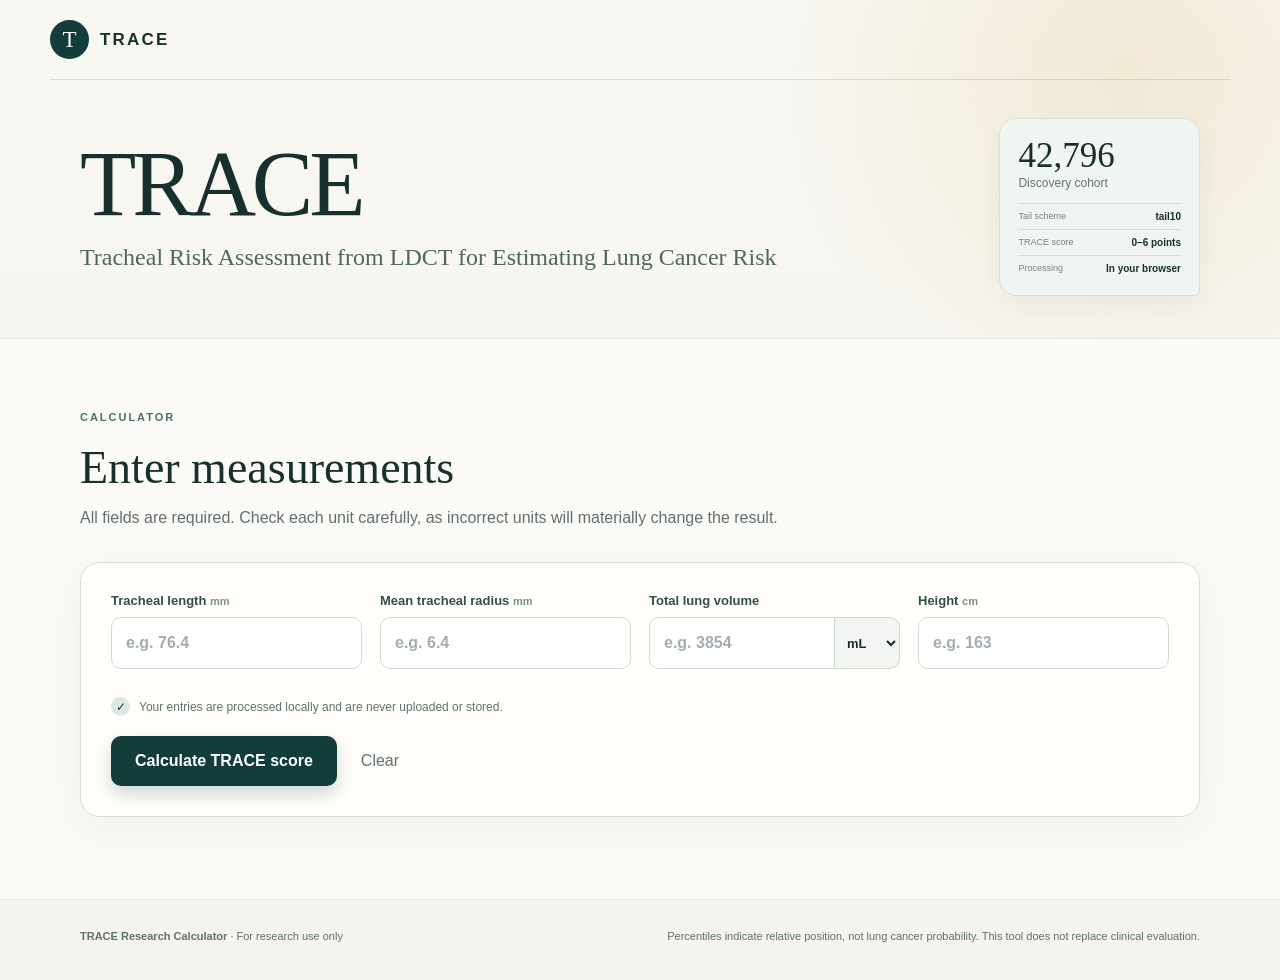
==== index.html @ a07d0609 "Compact hero and simplify calculator layout" ====
<!doctype html>
<html lang="en">
  <head>
    <meta charset="utf-8" />
    <meta name="viewport" content="width=device-width, initial-scale=1" />
    <meta
      name="description"
      content="Calculate TLTI, TLHI, TCDI phenotypes and TRACE risk groups using fixed parameters from the Discovery cohort."
    />
    <meta name="theme-color" content="#123d3a" />
    <title>TRACE Phenotype &amp; Risk Stratification Calculator</title>
    <link rel="stylesheet" href="assets/styles.css" />
  </head>
  <body>
    <div class="page-shell">
      <header class="site-header">
        <a class="brand" href="#top" aria-label="TRACE home">
          <span class="brand-mark" aria-hidden="true">T</span>
          <strong>TRACE</strong>
        </a>
      </header>

      <main id="top">
        <section class="hero" aria-labelledby="hero-title">
          <div class="hero-copy">
            <h1 id="hero-title">TRACE</h1>
            <p class="hero-subtitle">Tracheal Risk Assessment from LDCT for Estimating Lung Cancer Risk</p>
          </div>
          <aside class="reference-card" aria-label="Reference cohort information">
            <strong>42,796</strong>
            <p>Discovery cohort</p>
            <dl>
              <div><dt>Tail scheme</dt><dd>tail10</dd></div>
              <div><dt>TRACE score</dt><dd>0–6 points</dd></div>
              <div><dt>Processing</dt><dd>In your browser</dd></div>
            </dl>
          </aside>
        </section>

        <section class="calculator-section" id="calculator" aria-labelledby="calculator-title">
          <div class="section-heading">
            <p class="eyebrow">CALCULATOR</p>
            <h2 id="calculator-title">Enter measurements</h2>
            <p>All fields are required. Check each unit carefully, as incorrect units will materially change the result.</p>
          </div>

          <div class="calculator-layout">
            <form class="input-card" id="trace-form" novalidate>
              <div class="field-grid">
                <label class="field">
                  <span>Tracheal length <b>mm</b></span>
                  <input
                    id="trachea-length"
                    name="tracheaLengthMm"
                    type="number"
                    min="0"
                    step="any"
                    inputmode="decimal"
                    placeholder="e.g. 76.4"
                    required
                  />
                </label>
                <label class="field">
                  <span>Mean tracheal radius <b>mm</b></span>
                  <input
                    id="trachea-radius"
                    name="tracheaRadiusMm"
                    type="number"
                    min="0"
                    step="any"
                    inputmode="decimal"
                    placeholder="e.g. 6.4"
                    required
                  />
                </label>
                <label class="field">
                  <span>Total lung volume</span>
                  <span class="volume-control">
                    <input
                      id="lung-volume"
                      name="lungVolume"
                      type="number"
                      min="0"
                      step="any"
                      inputmode="decimal"
                      placeholder="e.g. 3854"
                      required
                    />
                    <select id="lung-volume-unit" name="lungVolumeUnit" aria-label="Lung volume unit">
                      <option value="ml">mL</option>
                      <option value="mm3">mm³</option>
                    </select>
                  </span>
                </label>
                <label class="field">
                  <span>Height <b>cm</b></span>
                  <input
                    id="height"
                    name="heightCm"
                    type="number"
                    min="0"
                    step="any"
                    inputmode="decimal"
                    placeholder="e.g. 163"
                    required
                  />
                </label>
              </div>

              <p class="privacy-note">
                <span aria-hidden="true">✓</span>
                Your entries are processed locally and are never uploaded or stored.
              </p>
              <div class="form-actions">
                <button class="primary-button" type="submit">Calculate TRACE score</button>
                <button class="text-button" type="reset">Clear</button>
              </div>
              <p class="form-error" id="form-error" role="alert" hidden></p>
            </form>

          </div>

          <section class="results" id="results" aria-live="polite" hidden>
            <div class="result-summary">
              <div>
                <p class="eyebrow">YOUR TRACE RESULT</p>
                <h2>TRACE score</h2>
                <p class="result-caption">Sum of the three tail10 phenotype points</p>
              </div>
              <div class="score-display" aria-label="TRACE score">
                <strong id="score-value">—</strong><span>/ 6</span>
              </div>
              <div class="risk-display">
                <span>RISK GROUP</span>
                <strong id="risk-value">—</strong>
                <small id="risk-range">—</small>
              </div>
            </div>

            <div class="phenotype-grid" id="phenotype-grid"></div>

            <div class="score-strip" aria-label="TRACE score risk ranges">
              <div class="strip-labels"><span>Low risk 0–2</span><span>Intermediate risk 3–4</span><span>High risk 5–6</span></div>
              <div class="strip-track">
                <span class="strip-low"></span><span class="strip-intermediate"></span><span class="strip-high"></span>
                <i id="score-marker" aria-hidden="true"></i>
              </div>
            </div>
          </section>
        </section>

      </main>

      <footer>
        <p><strong>TRACE Research Calculator</strong> · For research use only</p>
        <p>Percentiles indicate relative position, not lung cancer probability. This tool does not replace clinical evaluation.</p>
      </footer>
    </div>

    <script src="assets/reference-data.js"></script>
    <script src="assets/calculator.js"></script>
    <script src="assets/app.js"></script>
  </body>
</html>
---- assets/styles.css ----
:root {
  --ink: #17302e;
  --muted: #60716f;
  --paper: #f4f3ed;
  --card: #fffefa;
  --forest: #123d3a;
  --forest-soft: #dce8e1;
  --gold: #d6a34a;
  --rose: #ba675e;
  --line: #d9ddd6;
  --shadow: 0 24px 70px rgba(31, 61, 57, 0.12);
  color-scheme: light;
  font-family: Inter, ui-sans-serif, -apple-system, BlinkMacSystemFont, "Segoe UI",
    Arial, sans-serif;
  font-synthesis: none;
}

* { box-sizing: border-box; }

html { scroll-behavior: smooth; }

body {
  margin: 0;
  color: var(--ink);
  background:
    radial-gradient(circle at 88% 7%, rgba(214, 163, 74, 0.16), transparent 22rem),
    linear-gradient(180deg, #f8f7f2 0, var(--paper) 100%);
}

button, input, select { font: inherit; }

a { color: inherit; }

.page-shell { min-height: 100vh; overflow: hidden; }

.site-header {
  width: min(1180px, calc(100% - 40px));
  margin: 0 auto;
  min-height: 80px;
  display: flex;
  align-items: center;
  border-bottom: 1px solid rgba(23, 48, 46, 0.12);
}

.brand {
  display: inline-flex;
  gap: 11px;
  align-items: center;
  text-decoration: none;
}

.brand-mark {
  width: 39px;
  height: 39px;
  border-radius: 50%;
  display: grid;
  place-items: center;
  color: white;
  background: var(--forest);
  font-family: Georgia, serif;
  font-size: 23px;
}

.brand strong { display: block; letter-spacing: 0.13em; font-size: 17px; }

.hero {
  width: min(1120px, calc(100% - 40px));
  margin: 0 auto;
  padding: 38px 0 42px;
  display: grid;
  grid-template-columns: minmax(0, 1.8fr) minmax(190px, 0.42fr);
  gap: 60px;
  align-items: center;
}

.eyebrow {
  margin: 0 0 18px;
  color: #47716c;
  font-size: 11px;
  font-weight: 750;
  letter-spacing: 0.18em;
}

h1, h2, h3, p { margin-top: 0; }

h1 {
  max-width: 780px;
  margin-bottom: 12px;
  font-family: Georgia, "Times New Roman", serif;
  font-size: clamp(66px, 7.2vw, 96px);
  font-weight: 500;
  line-height: .95;
  letter-spacing: -0.045em;
}

.hero-subtitle {
  max-width: 700px;
  margin-bottom: 0;
  color: #4f6663;
  font-family: Georgia, "Times New Roman", serif;
  font-size: clamp(18px, 1.9vw, 24px);
  line-height: 1.35;
}

.reference-card {
  position: relative;
  width: min(100%, 218px);
  justify-self: end;
  padding: 17px 18px 14px;
  border: 1px solid #d8e1dc;
  border-radius: 17px 17px 5px 17px;
  color: var(--ink);
  background: #f1f5f2;
  box-shadow: 0 9px 24px rgba(31, 61, 57, 0.05);
}

.reference-card > strong {
  position: relative;
  display: block;
  font-family: Georgia, serif;
  font-size: 35px;
  font-weight: 500;
}

.reference-card > p { margin-bottom: 0; color: #617571; font-size: 12px; }
.reference-card dl { margin: 13px 0 0; }
.reference-card dl div { display: flex; justify-content: space-between; gap: 10px; padding: 7px 0; border-top: 1px solid #d6e0da; }
.reference-card dt { color: #71827f; font-size: 9px; }
.reference-card dd { margin: 0; font-size: 10px; font-weight: 700; }

.calculator-section {
  padding: 72px max(20px, calc((100% - 1120px) / 2)) 82px;
  background: #fbfaf6;
  border-top: 1px solid rgba(23, 48, 46, 0.08);
  border-bottom: 1px solid rgba(23, 48, 46, 0.08);
}

.section-heading { max-width: 760px; margin-bottom: 31px; }
.section-heading h2 { margin-bottom: 10px; font-family: Georgia, "Times New Roman", serif; font-size: clamp(31px, 4vw, 46px); font-weight: 500; }
.section-heading > p:last-child { color: var(--muted); line-height: 1.7; }

.calculator-layout { display: grid; grid-template-columns: 1fr; }
.input-card { padding: 30px; border: 1px solid var(--line); border-radius: 20px; background: var(--card); box-shadow: 0 12px 40px rgba(35, 64, 60, .06); }
.field-grid { display: grid; grid-template-columns: repeat(4, minmax(0, 1fr)); gap: 18px; }
.field { display: grid; gap: 9px; color: #334e4b; font-size: 13px; font-weight: 700; }
.field b { color: #78908d; font-size: 11px; text-transform: none; }

input, select {
  width: 100%;
  border: 1px solid #cfd7d1;
  border-radius: 10px;
  color: var(--ink);
  background: #fff;
  outline: none;
  transition: border-color .15s, box-shadow .15s;
}

input { min-height: 52px; padding: 0 14px; font-size: 16px; }
select { width: 82px; min-height: 52px; padding: 0 8px; border-left: 0; border-radius: 0 10px 10px 0; background: #f2f5f1; }
input:focus, select:focus { border-color: #3e716a; box-shadow: 0 0 0 3px rgba(62, 113, 106, .12); }
input::placeholder { color: #a4afac; }
.volume-control { display: flex; }
.volume-control input { border-radius: 10px 0 0 10px; }

.privacy-note { display: flex; gap: 9px; align-items: center; margin: 28px 0 20px; color: #5d7470; font-size: 12px; }
.privacy-note span { display: grid; place-items: center; width: 19px; height: 19px; border-radius: 50%; color: var(--forest); background: var(--forest-soft); font-weight: 800; }
.form-actions { display: flex; align-items: center; gap: 18px; }
.primary-button { min-height: 50px; padding: 0 24px; border: 0; border-radius: 10px; color: white; background: var(--forest); cursor: pointer; font-weight: 750; box-shadow: 0 8px 18px rgba(18, 61, 58, .2); }
.primary-button:hover { background: #19514d; }
.primary-button:focus-visible, .text-button:focus-visible { outline: 3px solid rgba(214, 163, 74, .45); outline-offset: 2px; }
.text-button { border: 0; color: var(--muted); background: transparent; cursor: pointer; }
.form-error { margin: 18px 0 0; padding: 12px 14px; border-left: 3px solid var(--rose); color: #8b3e38; background: #fbefed; font-size: 13px; }

.results { margin-top: 20px; }
.result-summary { display: grid; grid-template-columns: 1fr auto minmax(180px, .45fr); align-items: center; gap: 38px; padding: 30px 34px; border-radius: 20px 20px 6px 20px; color: white; background: var(--forest); box-shadow: var(--shadow); }
.result-summary .eyebrow { margin-bottom: 10px; color: #b7cbc5; }
.result-summary h2 { margin-bottom: 4px; font-family: Georgia, serif; font-size: 30px; font-weight: 500; }
.result-caption { margin: 0; color: #b9cbc6; font-size: 12px; }
.score-display { display: flex; align-items: baseline; gap: 7px; padding: 0 40px; border-left: 1px solid rgba(255,255,255,.16); border-right: 1px solid rgba(255,255,255,.16); }
.score-display strong { font-family: Georgia, serif; font-size: 64px; font-weight: 500; line-height: 1; }
.score-display span { color: #b8c9c4; }
.risk-display { display: grid; gap: 4px; }
.risk-display span { color: #b9cbc6; font-size: 11px; letter-spacing: .1em; }
.risk-display strong { font-size: 24px; }
.risk-display small { color: #b9cbc6; }

.phenotype-grid { display: grid; grid-template-columns: repeat(3, 1fr); gap: 18px; margin-top: 18px; }
.phenotype-card { padding: 26px; border: 1px solid var(--line); border-radius: 16px; background: var(--card); }
.phenotype-top { display: flex; justify-content: space-between; gap: 18px; align-items: flex-start; }
.phenotype-title { margin-bottom: 4px; font-size: 22px; letter-spacing: .05em; }
.phenotype-name { color: var(--muted); font-size: 11px; }
.group-badge { padding: 6px 10px; border-radius: 99px; font-size: 11px; font-weight: 800; }
.group-Low { color: #345d45; background: #dceadd; }
.group-Intermediate { color: #7f5b16; background: #f4e7c9; }
.group-High { color: #8b3f39; background: #f4dcd8; }
.phenotype-metrics { display: grid; grid-template-columns: 1fr 1fr; gap: 12px; margin: 24px 0 22px; }
.phenotype-metrics div { padding: 12px; border-radius: 9px; background: #f4f5f0; }
.phenotype-metrics span { display: block; color: var(--muted); font-size: 10px; }
.phenotype-metrics strong { display: block; margin-top: 5px; font-size: 16px; }
.percentile-row { display: flex; justify-content: space-between; margin-bottom: 8px; color: var(--muted); font-size: 11px; }
.percentile-row strong { color: var(--ink); }
.percentile-track { height: 7px; overflow: hidden; border-radius: 99px; background: #e4e7e1; }
.percentile-track i { display: block; height: 100%; border-radius: inherit; background: linear-gradient(90deg, #70988d, var(--forest)); }
.points { margin: 15px 0 0; color: var(--muted); font-size: 11px; text-align: right; }
.points strong { color: var(--ink); }

.score-strip { padding: 25px 34px 6px; }
.strip-labels { display: grid; grid-template-columns: 3fr 2fr 2fr; margin-bottom: 9px; color: var(--muted); font-size: 11px; }
.strip-labels span:nth-child(2) { text-align: center; }
.strip-labels span:last-child { text-align: right; }
.strip-track { position: relative; display: grid; grid-template-columns: 3fr 2fr 2fr; height: 11px; gap: 3px; }
.strip-track span { display: block; }
.strip-low { border-radius: 99px 2px 2px 99px; background: #9fbca4; }
.strip-intermediate { background: #dfbd73; }
.strip-high { border-radius: 2px 99px 99px 2px; background: #c77c73; }
.strip-track i { position: absolute; top: -6px; width: 3px; height: 23px; border-radius: 9px; background: var(--ink); transform: translateX(-50%); transition: left .35s ease; }

footer { width: min(1120px, calc(100% - 40px)); margin: 0 auto; padding: 30px 0 38px; display: flex; justify-content: space-between; gap: 30px; color: var(--muted); font-size: 11px; }
footer p { margin: 0; }

@media (max-width: 850px) {
  .hero { grid-template-columns: 1fr; gap: 24px; padding-top: 40px; }
  .reference-card { width: min(100%, 218px); justify-self: start; }
  .field-grid { grid-template-columns: 1fr 1fr; }
  .result-summary { grid-template-columns: 1fr auto; }
  .risk-display { grid-column: 1 / -1; padding-top: 20px; border-top: 1px solid rgba(255,255,255,.16); }
  .phenotype-grid { grid-template-columns: 1fr; }
}

@media (max-width: 560px) {
  .site-header { min-height: 76px; }
  h1 { font-size: 62px; }
  .hero { padding: 34px 0 40px; }
  .hero-subtitle { font-size: 19px; }
  .calculator-section { padding-top: 70px; }
  .field-grid { grid-template-columns: 1fr; }
  .input-card { padding: 24px 20px; }
  .result-summary { gap: 20px; padding: 26px 22px; }
  .score-display { padding: 0 0 0 20px; border-right: 0; }
  .score-display strong { font-size: 52px; }
  .score-strip { padding-inline: 10px; }
  footer { flex-direction: column; gap: 8px; }
}

@media (prefers-reduced-motion: reduce) {
  html { scroll-behavior: auto; }
  *, *::before, *::after { transition-duration: .01ms !important; }
}
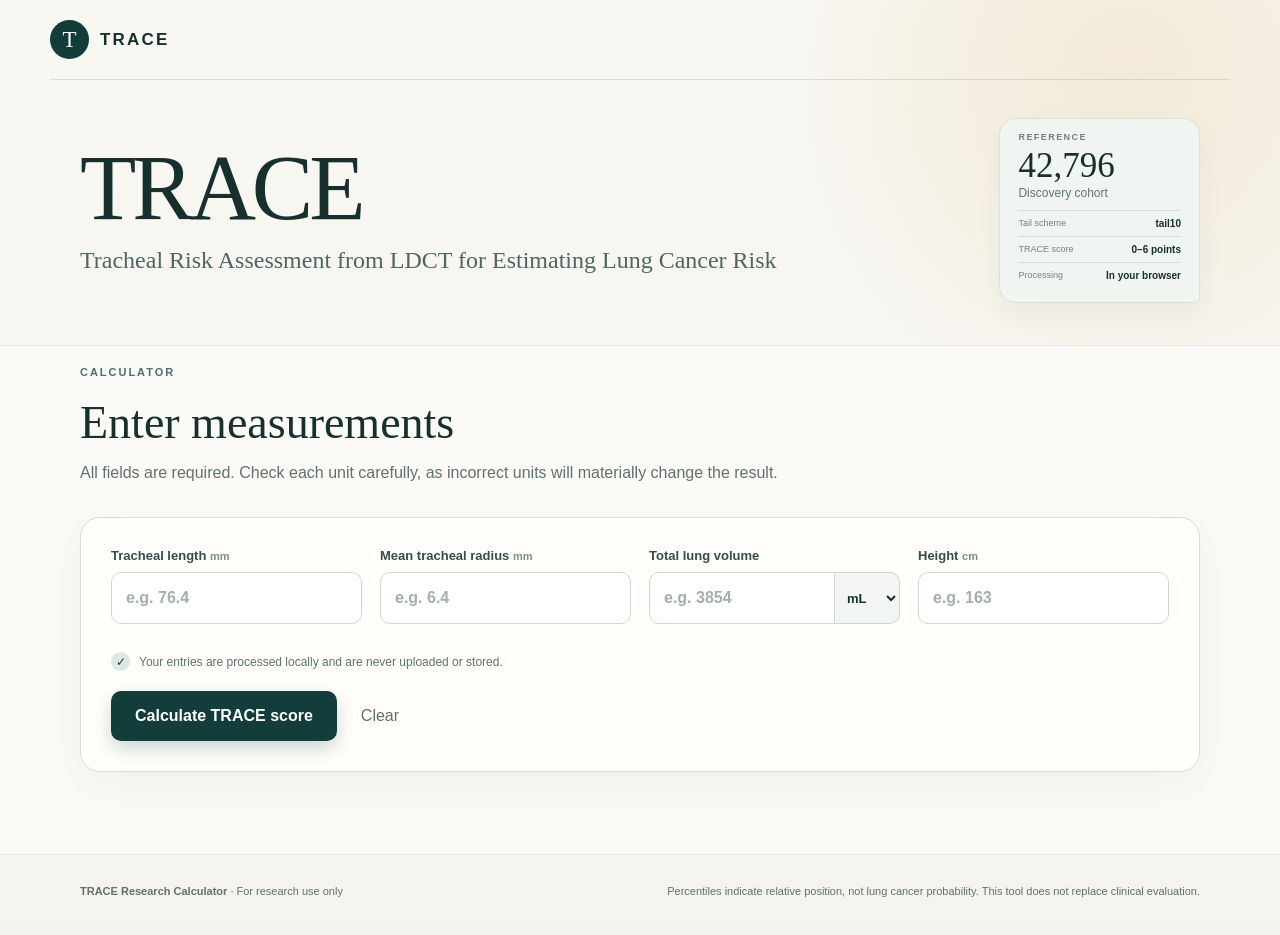
==== commit bb856a51: "Label the reference cohort card" ====
--- a/index.html
+++ b/index.html
@@ -27,6 +27,7 @@
             <p class="hero-subtitle">Tracheal Risk Assessment from LDCT for Estimating Lung Cancer Risk</p>
           </div>
           <aside class="reference-card" aria-label="Reference cohort information">
+            <span class="reference-label">REFERENCE</span>
             <strong>42,796</strong>
             <p>Discovery cohort</p>
             <dl>
--- a/assets/styles.css
+++ b/assets/styles.css
@@ -106,12 +106,21 @@
   position: relative;
   width: min(100%, 218px);
   justify-self: end;
-  padding: 17px 18px 14px;
+  padding: 13px 18px 14px;
   border: 1px solid #d8e1dc;
   border-radius: 17px 17px 5px 17px;
   color: var(--ink);
   background: #f1f5f2;
   box-shadow: 0 9px 24px rgba(31, 61, 57, 0.05);
+}
+
+.reference-label {
+  display: block;
+  margin-bottom: 4px;
+  color: #71827f;
+  font-size: 9px;
+  font-weight: 750;
+  letter-spacing: 0.16em;
 }
 
 .reference-card > strong {
@@ -123,13 +132,13 @@
 }
 
 .reference-card > p { margin-bottom: 0; color: #617571; font-size: 12px; }
-.reference-card dl { margin: 13px 0 0; }
+.reference-card dl { margin: 10px 0 0; }
 .reference-card dl div { display: flex; justify-content: space-between; gap: 10px; padding: 7px 0; border-top: 1px solid #d6e0da; }
 .reference-card dt { color: #71827f; font-size: 9px; }
 .reference-card dd { margin: 0; font-size: 10px; font-weight: 700; }
 
 .calculator-section {
-  padding: 72px max(20px, calc((100% - 1120px) / 2)) 82px;
+  padding: 20px max(20px, calc((100% - 1120px) / 2)) 82px;
   background: #fbfaf6;
   border-top: 1px solid rgba(23, 48, 46, 0.08);
   border-bottom: 1px solid rgba(23, 48, 46, 0.08);
@@ -141,7 +150,7 @@
 
 .calculator-layout { display: grid; grid-template-columns: 1fr; }
 .input-card { padding: 30px; border: 1px solid var(--line); border-radius: 20px; background: var(--card); box-shadow: 0 12px 40px rgba(35, 64, 60, .06); }
-.field-grid { display: grid; grid-template-columns: repeat(4, minmax(0, 1fr)); gap: 18px; }
+.field-grid { display: grid; grid-template-columns: repeat(auto-fit, minmax(210px, 1fr)); gap: 18px; }
 .field { display: grid; gap: 9px; color: #334e4b; font-size: 13px; font-weight: 700; }
 .field b { color: #78908d; font-size: 11px; text-transform: none; }
 
@@ -221,7 +230,6 @@
 @media (max-width: 850px) {
   .hero { grid-template-columns: 1fr; gap: 24px; padding-top: 40px; }
   .reference-card { width: min(100%, 218px); justify-self: start; }
-  .field-grid { grid-template-columns: 1fr 1fr; }
   .result-summary { grid-template-columns: 1fr auto; }
   .risk-display { grid-column: 1 / -1; padding-top: 20px; border-top: 1px solid rgba(255,255,255,.16); }
   .phenotype-grid { grid-template-columns: 1fr; }
@@ -232,7 +240,7 @@
   h1 { font-size: 62px; }
   .hero { padding: 34px 0 40px; }
   .hero-subtitle { font-size: 19px; }
-  .calculator-section { padding-top: 70px; }
+  .calculator-section { padding-top: 20px; }
   .field-grid { grid-template-columns: 1fr; }
   .input-card { padding: 24px 20px; }
   .result-summary { gap: 20px; padding: 26px 22px; }
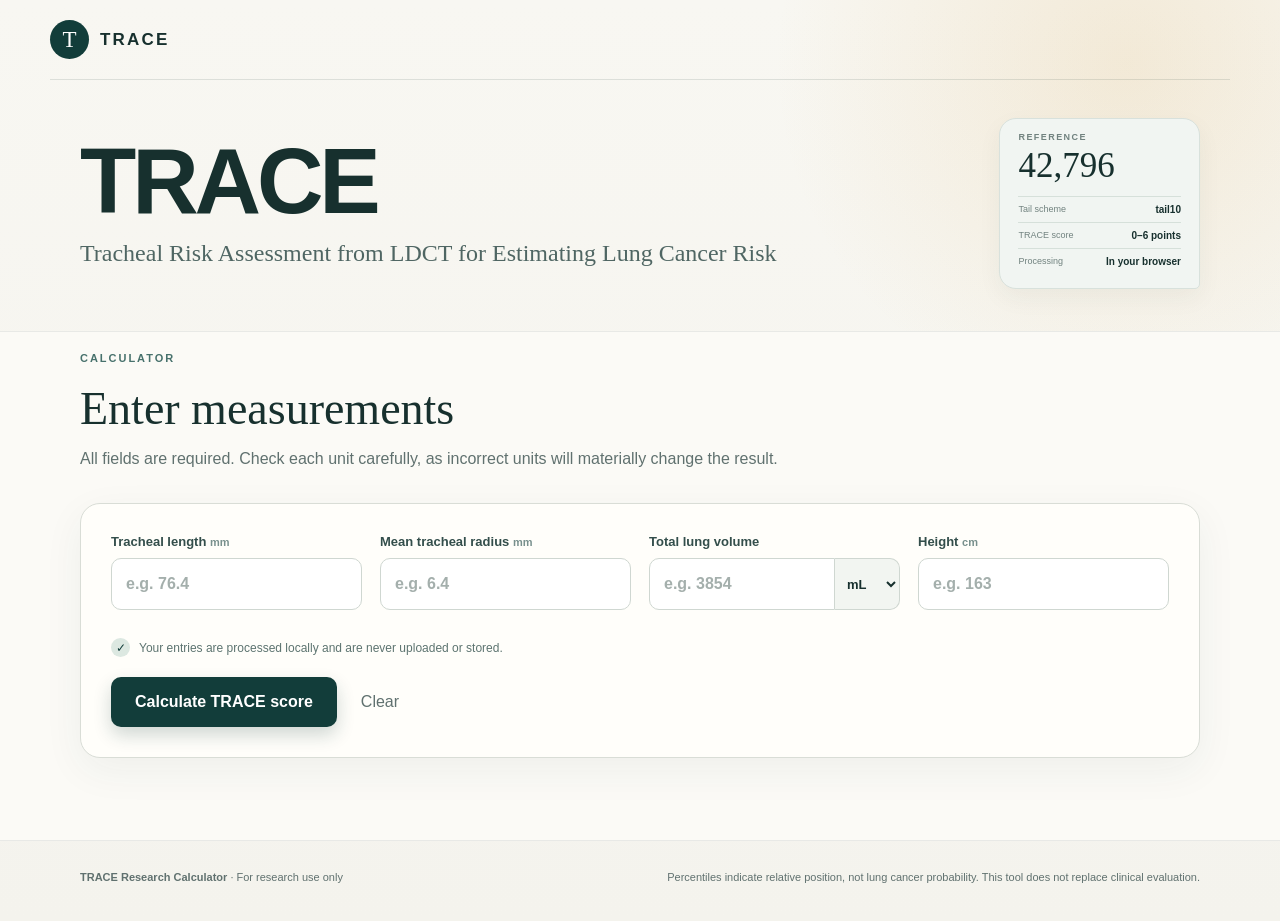
==== commit ebb6ddba: "Remove discovery cohort card label" ====
--- a/index.html
+++ b/index.html
@@ -29,7 +29,6 @@
           <aside class="reference-card" aria-label="Reference cohort information">
             <span class="reference-label">REFERENCE</span>
             <strong>42,796</strong>
-            <p>Discovery cohort</p>
             <dl>
               <div><dt>Tail scheme</dt><dd>tail10</dd></div>
               <div><dt>TRACE score</dt><dd>0–6 points</dd></div>
--- a/assets/styles.css
+++ b/assets/styles.css
@@ -86,9 +86,9 @@
 h1 {
   max-width: 780px;
   margin-bottom: 12px;
-  font-family: Georgia, "Times New Roman", serif;
+  font-family: Inter, ui-sans-serif, -apple-system, BlinkMacSystemFont, "Segoe UI", Arial, sans-serif;
   font-size: clamp(66px, 7.2vw, 96px);
-  font-weight: 500;
+  font-weight: 700;
   line-height: .95;
   letter-spacing: -0.045em;
 }
@@ -131,7 +131,6 @@
   font-weight: 500;
 }
 
-.reference-card > p { margin-bottom: 0; color: #617571; font-size: 12px; }
 .reference-card dl { margin: 10px 0 0; }
 .reference-card dl div { display: flex; justify-content: space-between; gap: 10px; padding: 7px 0; border-top: 1px solid #d6e0da; }
 .reference-card dt { color: #71827f; font-size: 9px; }
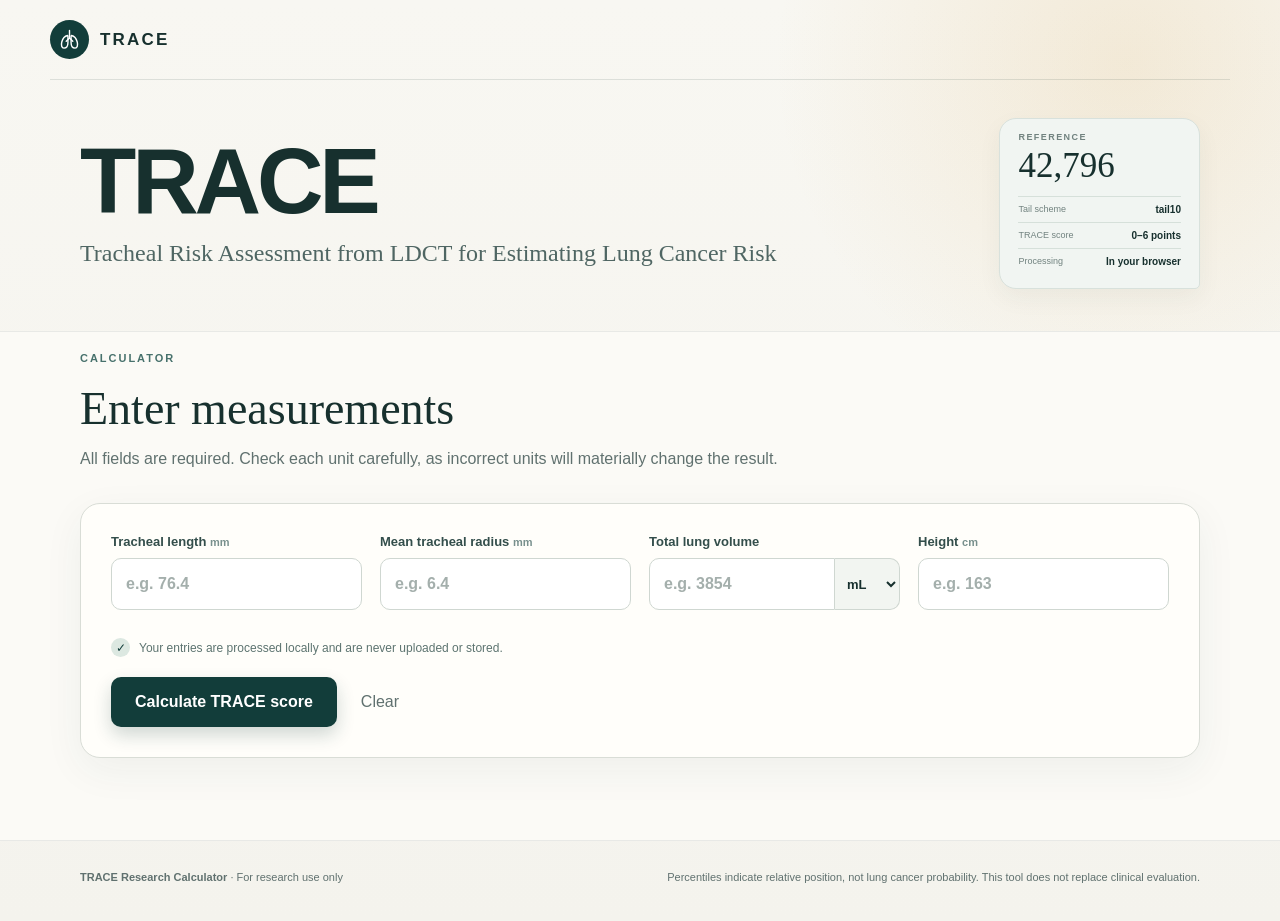
==== commit 8dabfcf9: "Replace brand letter with lung icon" ====
--- a/index.html
+++ b/index.html
@@ -15,7 +15,13 @@
     <div class="page-shell">
       <header class="site-header">
         <a class="brand" href="#top" aria-label="TRACE home">
-          <span class="brand-mark" aria-hidden="true">T</span>
+          <span class="brand-mark" aria-hidden="true">
+            <svg viewBox="0 0 32 32" focusable="false">
+              <path d="M16 4.5v9.5m0 0-4.2 4.2M16 14l4.2 4.2" />
+              <path d="M13.5 10.8c-3.4.6-6.2 3.8-7.4 8.4-1.1 4.3-.1 7.8 2.8 7.8 3.1 0 5.1-3.1 5.1-7.2v-8.4" />
+              <path d="M18.5 10.8c3.4.6 6.2 3.8 7.4 8.4 1.1 4.3.1 7.8-2.8 7.8-3.1 0-5.1-3.1-5.1-7.2v-8.4" />
+            </svg>
+          </span>
           <strong>TRACE</strong>
         </a>
       </header>
@@ -44,81 +50,78 @@
             <p>All fields are required. Check each unit carefully, as incorrect units will materially change the result.</p>
           </div>
 
-          <div class="calculator-layout">
-            <form class="input-card" id="trace-form" novalidate>
-              <div class="field-grid">
-                <label class="field">
-                  <span>Tracheal length <b>mm</b></span>
+          <form class="input-card" id="trace-form" novalidate>
+            <div class="field-grid">
+              <label class="field">
+                <span>Tracheal length <b>mm</b></span>
+                <input
+                  id="trachea-length"
+                  name="tracheaLengthMm"
+                  type="number"
+                  min="0"
+                  step="any"
+                  inputmode="decimal"
+                  placeholder="e.g. 76.4"
+                  required
+                />
+              </label>
+              <label class="field">
+                <span>Mean tracheal radius <b>mm</b></span>
+                <input
+                  id="trachea-radius"
+                  name="tracheaRadiusMm"
+                  type="number"
+                  min="0"
+                  step="any"
+                  inputmode="decimal"
+                  placeholder="e.g. 6.4"
+                  required
+                />
+              </label>
+              <label class="field">
+                <span>Total lung volume</span>
+                <span class="volume-control">
                   <input
-                    id="trachea-length"
-                    name="tracheaLengthMm"
+                    id="lung-volume"
+                    name="lungVolume"
                     type="number"
                     min="0"
                     step="any"
                     inputmode="decimal"
-                    placeholder="e.g. 76.4"
+                    placeholder="e.g. 3854"
                     required
                   />
-                </label>
-                <label class="field">
-                  <span>Mean tracheal radius <b>mm</b></span>
-                  <input
-                    id="trachea-radius"
-                    name="tracheaRadiusMm"
-                    type="number"
-                    min="0"
-                    step="any"
-                    inputmode="decimal"
-                    placeholder="e.g. 6.4"
-                    required
-                  />
-                </label>
-                <label class="field">
-                  <span>Total lung volume</span>
-                  <span class="volume-control">
-                    <input
-                      id="lung-volume"
-                      name="lungVolume"
-                      type="number"
-                      min="0"
-                      step="any"
-                      inputmode="decimal"
-                      placeholder="e.g. 3854"
-                      required
-                    />
-                    <select id="lung-volume-unit" name="lungVolumeUnit" aria-label="Lung volume unit">
-                      <option value="ml">mL</option>
-                      <option value="mm3">mm³</option>
-                    </select>
-                  </span>
-                </label>
-                <label class="field">
-                  <span>Height <b>cm</b></span>
-                  <input
-                    id="height"
-                    name="heightCm"
-                    type="number"
-                    min="0"
-                    step="any"
-                    inputmode="decimal"
-                    placeholder="e.g. 163"
-                    required
-                  />
-                </label>
-              </div>
+                  <select id="lung-volume-unit" name="lungVolumeUnit" aria-label="Lung volume unit">
+                    <option value="ml">mL</option>
+                    <option value="mm3">mm³</option>
+                  </select>
+                </span>
+              </label>
+              <label class="field">
+                <span>Height <b>cm</b></span>
+                <input
+                  id="height"
+                  name="heightCm"
+                  type="number"
+                  min="0"
+                  step="any"
+                  inputmode="decimal"
+                  placeholder="e.g. 163"
+                  required
+                />
+              </label>
+            </div>
 
-              <p class="privacy-note">
-                <span aria-hidden="true">✓</span>
-                Your entries are processed locally and are never uploaded or stored.
-              </p>
-              <div class="form-actions">
-                <button class="primary-button" type="submit">Calculate TRACE score</button>
-                <button class="text-button" type="reset">Clear</button>
-              </div>
-              <p class="form-error" id="form-error" role="alert" hidden></p>
-            </form>
-
-          </div>
+            <p class="privacy-note">
+              <span aria-hidden="true">✓</span>
+              Your entries are processed locally and are never uploaded or stored.
+            </p>
+            <div class="form-actions">
+              <button class="primary-button" type="submit">Calculate TRACE score</button>
+              <button class="text-button" type="reset">Clear</button>
+            </div>
+            <p class="form-error" id="form-error" role="alert" hidden></p>
+          </form>
 
           <section class="results" id="results" aria-live="polite" hidden>
             <div class="result-summary">
--- a/assets/styles.css
+++ b/assets/styles.css
@@ -5,7 +5,6 @@
   --card: #fffefa;
   --forest: #123d3a;
   --forest-soft: #dce8e1;
-  --gold: #d6a34a;
   --rose: #ba675e;
   --line: #d9ddd6;
   --shadow: 0 24px 70px rgba(31, 61, 57, 0.12);
@@ -57,8 +56,16 @@
   place-items: center;
   color: white;
   background: var(--forest);
-  font-family: Georgia, serif;
-  font-size: 23px;
+}
+
+.brand-mark svg {
+  width: 25px;
+  height: 25px;
+  fill: none;
+  stroke: currentColor;
+  stroke-width: 1.8;
+  stroke-linecap: round;
+  stroke-linejoin: round;
 }
 
 .brand strong { display: block; letter-spacing: 0.13em; font-size: 17px; }
@@ -103,7 +110,6 @@
 }
 
 .reference-card {
-  position: relative;
   width: min(100%, 218px);
   justify-self: end;
   padding: 13px 18px 14px;
@@ -124,7 +130,6 @@
 }
 
 .reference-card > strong {
-  position: relative;
   display: block;
   font-family: Georgia, serif;
   font-size: 35px;
@@ -147,11 +152,10 @@
 .section-heading h2 { margin-bottom: 10px; font-family: Georgia, "Times New Roman", serif; font-size: clamp(31px, 4vw, 46px); font-weight: 500; }
 .section-heading > p:last-child { color: var(--muted); line-height: 1.7; }
 
-.calculator-layout { display: grid; grid-template-columns: 1fr; }
 .input-card { padding: 30px; border: 1px solid var(--line); border-radius: 20px; background: var(--card); box-shadow: 0 12px 40px rgba(35, 64, 60, .06); }
 .field-grid { display: grid; grid-template-columns: repeat(auto-fit, minmax(210px, 1fr)); gap: 18px; }
 .field { display: grid; gap: 9px; color: #334e4b; font-size: 13px; font-weight: 700; }
-.field b { color: #78908d; font-size: 11px; text-transform: none; }
+.field b { color: #78908d; font-size: 11px; }
 
 input, select {
   width: 100%;
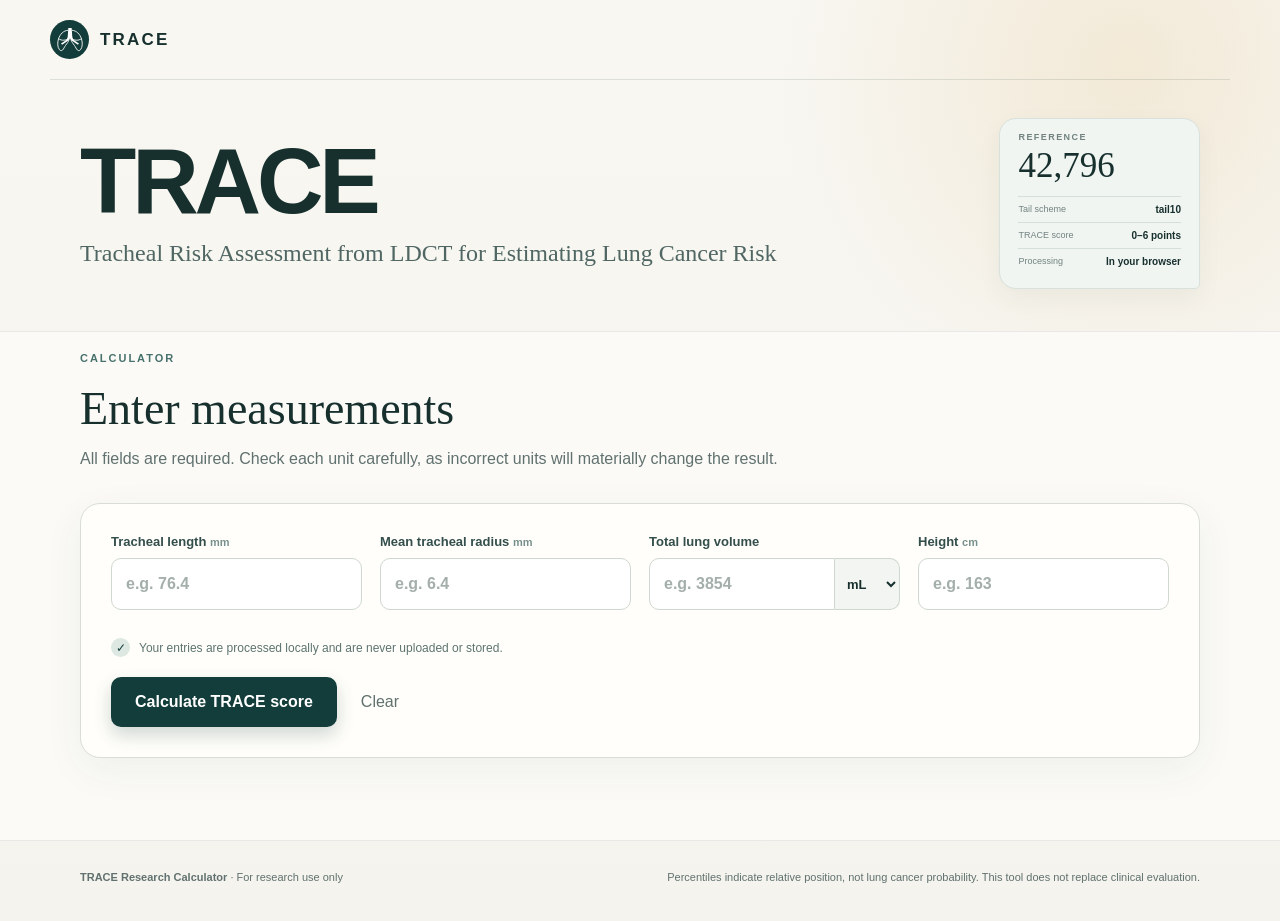
==== commit e2cccee6: "Refine lung and airway brand icon" ====
--- a/index.html
+++ b/index.html
@@ -16,10 +16,11 @@
       <header class="site-header">
         <a class="brand" href="#top" aria-label="TRACE home">
           <span class="brand-mark" aria-hidden="true">
-            <svg viewBox="0 0 32 32" focusable="false">
-              <path d="M16 4.5v9.5m0 0-4.2 4.2M16 14l4.2 4.2" />
-              <path d="M13.5 10.8c-3.4.6-6.2 3.8-7.4 8.4-1.1 4.3-.1 7.8 2.8 7.8 3.1 0 5.1-3.1 5.1-7.2v-8.4" />
-              <path d="M18.5 10.8c3.4.6 6.2 3.8 7.4 8.4 1.1 4.3.1 7.8-2.8 7.8-3.1 0-5.1-3.1-5.1-7.2v-8.4" />
+            <svg viewBox="0 0 40 36" focusable="false">
+              <path class="lung-outline" d="M16.6 4.8C10.5 5.3 5.8 10 3.4 17.3c-1.7 5.4-1.4 12.1 1.5 15.4 1.4 1.6 3 1.8 4.5.4 1.4-1.3 2.5-4.2 4.1-6.4l3.2-4.4c1.7-2.3 2.2-5 2.2-8.8v-3.3" />
+              <path class="lung-outline" d="M23.4 4.8c6.1.5 10.8 5.2 13.2 12.5 1.7 5.4 1.4 12.1-1.5 15.4-1.4 1.6-3 1.8-4.5.4-1.4-1.3-2.5-4.2-4.1-6.4l-3.2-4.4c-1.7-2.3-2.2-5-2.2-8.8v-3.3" />
+              <path class="lung-outline" d="M3.6 17.1c4.9 3 10.2 2.7 15.1-1.1m17.7 1.1c-4.9 3-10.2 2.7-15.1-1.1" />
+              <path class="airway-fill" d="M17.6 1.4h4.8l.8 11.5c.2 3.4 1.2 5.2 3.7 6.8l6 3.9-1.5 2-7-4.7c-2.3-1.5-3.7-3.3-4.4-5.6-.7 2.3-2.1 4.1-4.4 5.6l-7 4.7-1.5-2 6-3.9c2.5-1.6 3.5-3.4 3.7-6.8z" />
             </svg>
           </span>
           <strong>TRACE</strong>
--- a/assets/styles.css
+++ b/assets/styles.css
@@ -59,13 +59,18 @@
 }
 
 .brand-mark svg {
-  width: 25px;
+  width: 28px;
   height: 25px;
   fill: none;
   stroke: currentColor;
-  stroke-width: 1.8;
+  stroke-width: 1.25;
   stroke-linecap: round;
   stroke-linejoin: round;
+}
+
+.brand-mark .airway-fill {
+  fill: currentColor;
+  stroke: none;
 }
 
 .brand strong { display: block; letter-spacing: 0.13em; font-size: 17px; }
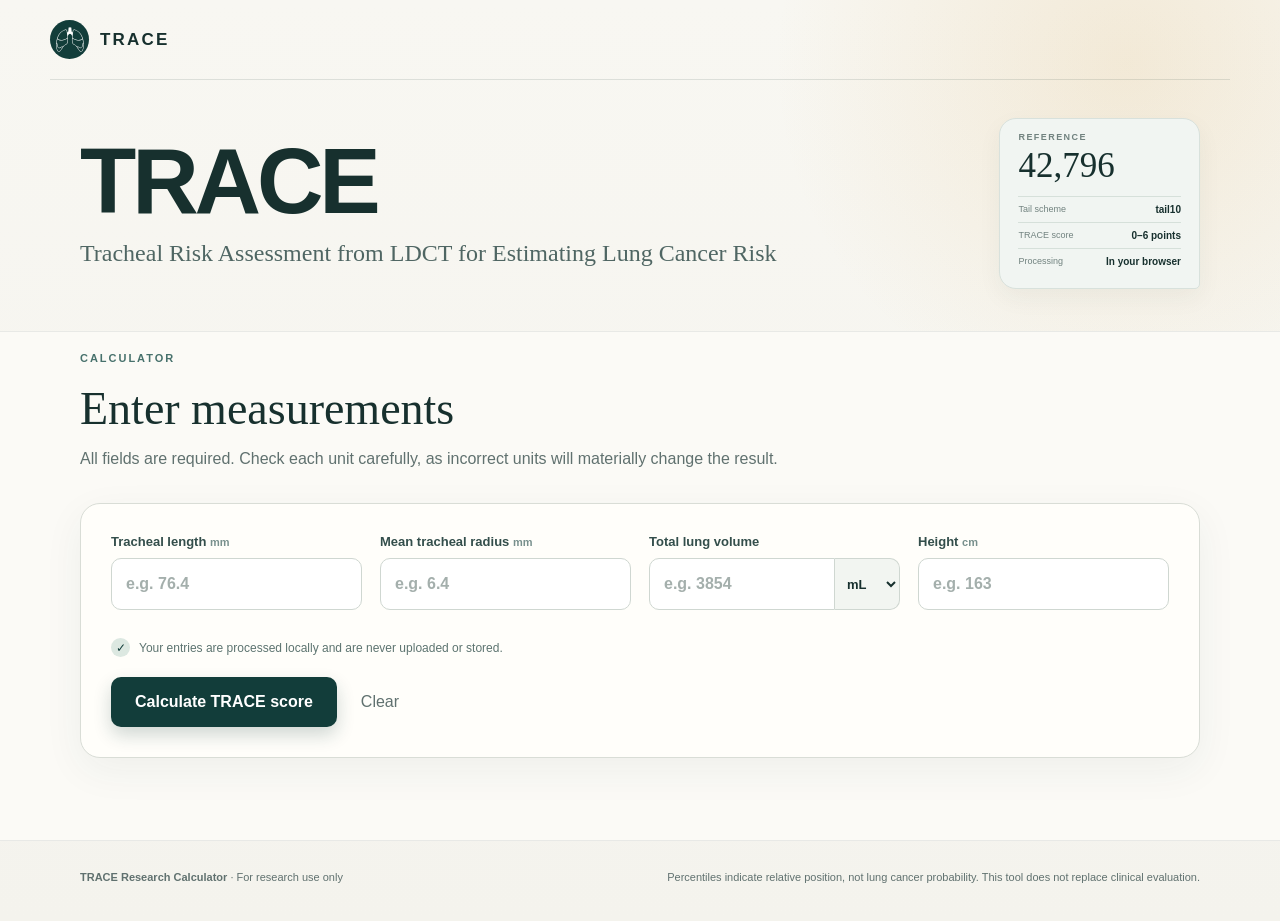
==== commit 57313bbe: "Use supplied lung logo asset" ====
--- a/index.html
+++ b/index.html
@@ -16,12 +16,7 @@
       <header class="site-header">
         <a class="brand" href="#top" aria-label="TRACE home">
           <span class="brand-mark" aria-hidden="true">
-            <svg viewBox="0 0 40 36" focusable="false">
-              <path class="lung-outline" d="M16.6 4.8C10.5 5.3 5.8 10 3.4 17.3c-1.7 5.4-1.4 12.1 1.5 15.4 1.4 1.6 3 1.8 4.5.4 1.4-1.3 2.5-4.2 4.1-6.4l3.2-4.4c1.7-2.3 2.2-5 2.2-8.8v-3.3" />
-              <path class="lung-outline" d="M23.4 4.8c6.1.5 10.8 5.2 13.2 12.5 1.7 5.4 1.4 12.1-1.5 15.4-1.4 1.6-3 1.8-4.5.4-1.4-1.3-2.5-4.2-4.1-6.4l-3.2-4.4c-1.7-2.3-2.2-5-2.2-8.8v-3.3" />
-              <path class="lung-outline" d="M3.6 17.1c4.9 3 10.2 2.7 15.1-1.1m17.7 1.1c-4.9 3-10.2 2.7-15.1-1.1" />
-              <path class="airway-fill" d="M17.6 1.4h4.8l.8 11.5c.2 3.4 1.2 5.2 3.7 6.8l6 3.9-1.5 2-7-4.7c-2.3-1.5-3.7-3.3-4.4-5.6-.7 2.3-2.1 4.1-4.4 5.6l-7 4.7-1.5-2 6-3.9c2.5-1.6 3.5-3.4 3.7-6.8z" />
-            </svg>
+            <img src="assets/logo.svg" alt="" />
           </span>
           <strong>TRACE</strong>
         </a>
--- a/assets/styles.css
+++ b/assets/styles.css
@@ -58,19 +58,10 @@
   background: var(--forest);
 }
 
-.brand-mark svg {
+.brand-mark img {
+  display: block;
   width: 28px;
   height: 25px;
-  fill: none;
-  stroke: currentColor;
-  stroke-width: 1.25;
-  stroke-linecap: round;
-  stroke-linejoin: round;
-}
-
-.brand-mark .airway-fill {
-  fill: currentColor;
-  stroke: none;
 }
 
 .brand strong { display: block; letter-spacing: 0.13em; font-size: 17px; }
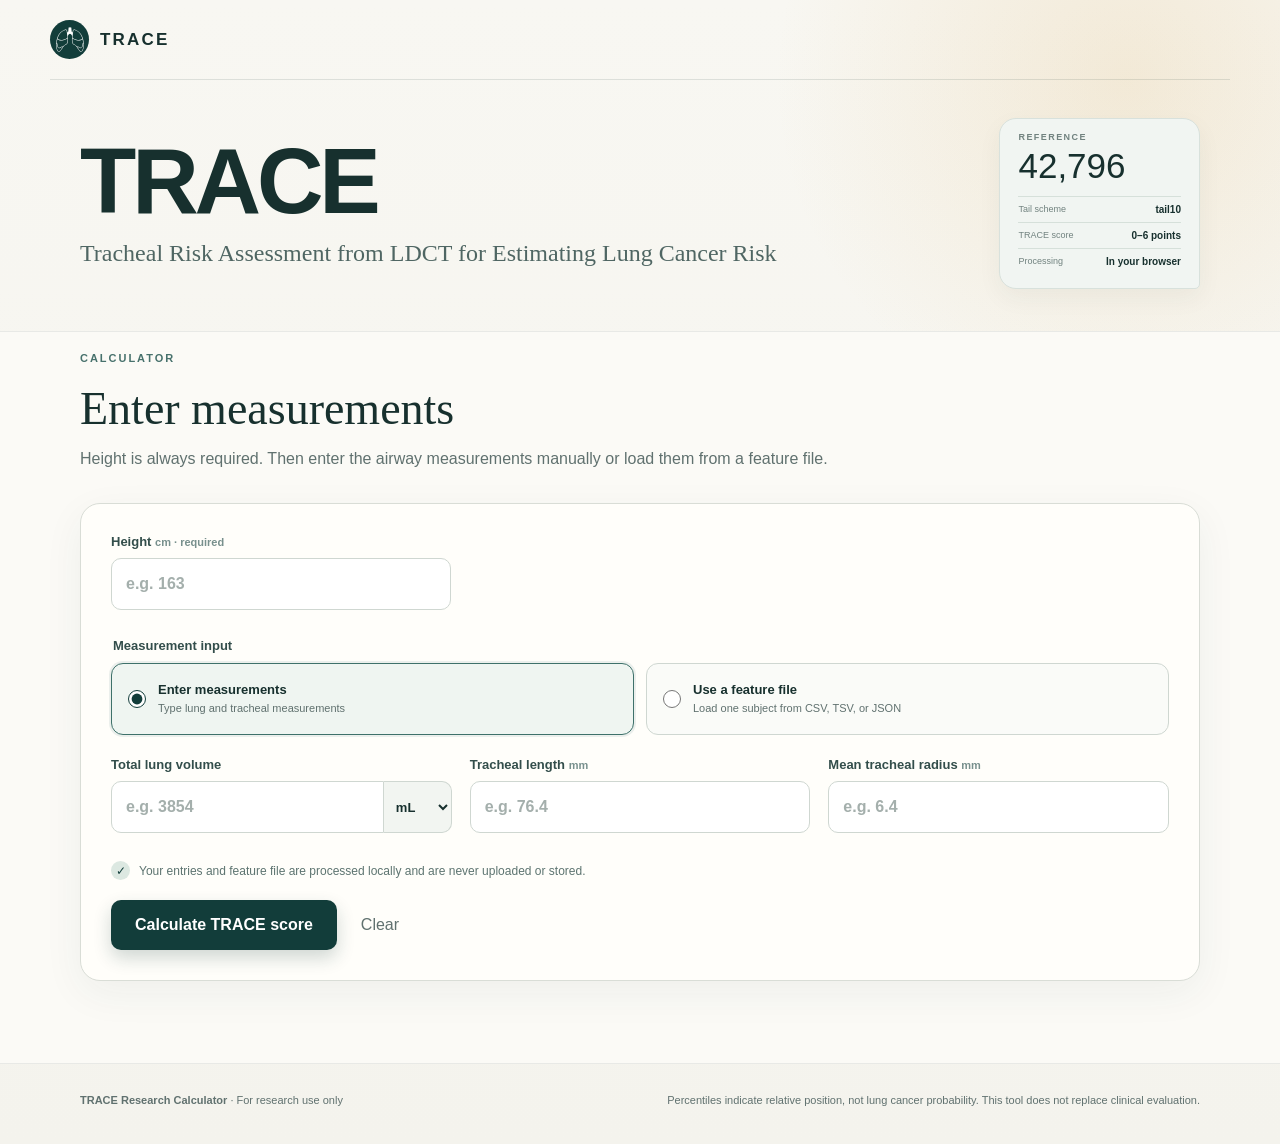
==== commit ba4cde50: "Add feature-file measurement input" ====
--- a/index.html
+++ b/index.html
@@ -43,58 +43,13 @@
           <div class="section-heading">
             <p class="eyebrow">CALCULATOR</p>
             <h2 id="calculator-title">Enter measurements</h2>
-            <p>All fields are required. Check each unit carefully, as incorrect units will materially change the result.</p>
+            <p>Height is always required. Then enter the airway measurements manually or load them from a feature file.</p>
           </div>
 
           <form class="input-card" id="trace-form" novalidate>
-            <div class="field-grid">
+            <div class="height-row">
               <label class="field">
-                <span>Tracheal length <b>mm</b></span>
-                <input
-                  id="trachea-length"
-                  name="tracheaLengthMm"
-                  type="number"
-                  min="0"
-                  step="any"
-                  inputmode="decimal"
-                  placeholder="e.g. 76.4"
-                  required
-                />
-              </label>
-              <label class="field">
-                <span>Mean tracheal radius <b>mm</b></span>
-                <input
-                  id="trachea-radius"
-                  name="tracheaRadiusMm"
-                  type="number"
-                  min="0"
-                  step="any"
-                  inputmode="decimal"
-                  placeholder="e.g. 6.4"
-                  required
-                />
-              </label>
-              <label class="field">
-                <span>Total lung volume</span>
-                <span class="volume-control">
-                  <input
-                    id="lung-volume"
-                    name="lungVolume"
-                    type="number"
-                    min="0"
-                    step="any"
-                    inputmode="decimal"
-                    placeholder="e.g. 3854"
-                    required
-                  />
-                  <select id="lung-volume-unit" name="lungVolumeUnit" aria-label="Lung volume unit">
-                    <option value="ml">mL</option>
-                    <option value="mm3">mm³</option>
-                  </select>
-                </span>
-              </label>
-              <label class="field">
-                <span>Height <b>cm</b></span>
+                <span>Height <b>cm · required</b></span>
                 <input
                   id="height"
                   name="heightCm"
@@ -108,9 +63,97 @@
               </label>
             </div>
 
+            <fieldset class="source-selector">
+              <legend>Measurement input</legend>
+              <div class="source-options">
+                <label class="source-option">
+                  <input type="radio" name="inputSource" value="manual" checked />
+                  <span><strong>Enter measurements</strong><small>Type lung and tracheal measurements</small></span>
+                </label>
+                <label class="source-option">
+                  <input type="radio" name="inputSource" value="file" />
+                  <span><strong>Use a feature file</strong><small>Load one subject from CSV, TSV, or JSON</small></span>
+                </label>
+              </div>
+            </fieldset>
+
+            <div class="input-panel" id="manual-panel">
+              <div class="field-grid">
+                <label class="field">
+                  <span>Total lung volume</span>
+                  <span class="volume-control">
+                    <input
+                      id="lung-volume"
+                      name="lungVolume"
+                      type="number"
+                      min="0"
+                      step="any"
+                      inputmode="decimal"
+                      placeholder="e.g. 3854"
+                      required
+                    />
+                    <select id="lung-volume-unit" name="lungVolumeUnit" aria-label="Lung volume unit">
+                      <option value="ml">mL</option>
+                      <option value="mm3">mm³</option>
+                    </select>
+                  </span>
+                </label>
+                <label class="field">
+                  <span>Tracheal length <b>mm</b></span>
+                  <input
+                    id="trachea-length"
+                    name="tracheaLengthMm"
+                    type="number"
+                    min="0"
+                    step="any"
+                    inputmode="decimal"
+                    placeholder="e.g. 76.4"
+                    required
+                  />
+                </label>
+                <label class="field">
+                  <span>Mean tracheal radius <b>mm</b></span>
+                  <input
+                    id="trachea-radius"
+                    name="tracheaRadiusMm"
+                    type="number"
+                    min="0"
+                    step="any"
+                    inputmode="decimal"
+                    placeholder="e.g. 6.4"
+                    required
+                  />
+                </label>
+              </div>
+            </div>
+
+            <div class="input-panel file-panel" id="file-panel" hidden>
+              <label class="field file-field">
+                <span>Feature file <b>CSV, TSV, or JSON</b></span>
+                <input
+                  id="feature-file"
+                  name="featureFile"
+                  type="file"
+                  accept=".csv,.tsv,.txt,.json,text/csv,text/tab-separated-values,application/json"
+                  disabled
+                />
+              </label>
+              <p class="file-help">
+                The file must contain exactly one record with
+                <code>trachea_length</code> (mm), <code>trachea_radius_avg</code> (mm), and
+                <code>total_lung_volume_mm3</code> (mm³).
+              </p>
+              <dl class="file-preview" id="file-preview" hidden>
+                <div><dt>File</dt><dd id="feature-file-name">—</dd></div>
+                <div><dt>Lung volume</dt><dd id="feature-volume">—</dd></div>
+                <div><dt>Tracheal length</dt><dd id="feature-length">—</dd></div>
+                <div><dt>Mean tracheal radius</dt><dd id="feature-radius">—</dd></div>
+              </dl>
+            </div>
+
             <p class="privacy-note">
               <span aria-hidden="true">✓</span>
-              Your entries are processed locally and are never uploaded or stored.
+              Your entries and feature file are processed locally and are never uploaded or stored.
             </p>
             <div class="form-actions">
               <button class="primary-button" type="submit">Calculate TRACE score</button>
--- a/assets/styles.css
+++ b/assets/styles.css
@@ -127,7 +127,7 @@
 
 .reference-card > strong {
   display: block;
-  font-family: Georgia, serif;
+  font-family: inherit;
   font-size: 35px;
   font-weight: 500;
 }
@@ -149,9 +149,32 @@
 .section-heading > p:last-child { color: var(--muted); line-height: 1.7; }
 
 .input-card { padding: 30px; border: 1px solid var(--line); border-radius: 20px; background: var(--card); box-shadow: 0 12px 40px rgba(35, 64, 60, .06); }
+.height-row { max-width: 340px; }
 .field-grid { display: grid; grid-template-columns: repeat(auto-fit, minmax(210px, 1fr)); gap: 18px; }
 .field { display: grid; gap: 9px; color: #334e4b; font-size: 13px; font-weight: 700; }
 .field b { color: #78908d; font-size: 11px; }
+
+.source-selector { min-width: 0; margin: 28px 0 20px; padding: 0; border: 0; }
+.source-selector legend { margin-bottom: 10px; color: #334e4b; font-size: 13px; font-weight: 750; }
+.source-options { display: grid; grid-template-columns: repeat(2, minmax(0, 1fr)); gap: 12px; }
+.source-option { display: flex; gap: 12px; align-items: center; min-height: 72px; padding: 14px 16px; border: 1px solid #cfd7d1; border-radius: 12px; background: #fafbf8; cursor: pointer; }
+.source-option:has(input:checked) { border-color: #3e716a; background: #eff5f1; box-shadow: 0 0 0 2px rgba(62, 113, 106, .1); }
+.source-option input { width: 18px; min-height: auto; height: 18px; margin: 0; accent-color: var(--forest); }
+.source-option span { display: grid; gap: 4px; }
+.source-option strong { color: var(--ink); font-size: 13px; }
+.source-option small { color: var(--muted); font-size: 11px; line-height: 1.35; }
+
+.input-panel { padding-top: 2px; }
+.file-panel { padding: 20px; border: 1px dashed #bfcac3; border-radius: 13px; background: #f8faf7; }
+.file-field { max-width: 560px; }
+.file-field input { min-height: auto; padding: 11px; background: white; }
+.file-field input::file-selector-button { margin-right: 12px; padding: 8px 12px; border: 0; border-radius: 7px; color: white; background: var(--forest); cursor: pointer; font-weight: 700; }
+.file-help { margin: 12px 0 0; color: var(--muted); font-size: 11px; line-height: 1.65; }
+.file-help code { color: #345d59; font-size: 10px; }
+.file-preview { display: grid; grid-template-columns: repeat(4, minmax(0, 1fr)); gap: 1px; margin: 18px 0 0; overflow: hidden; border: 1px solid #d7dfd9; border-radius: 10px; background: #d7dfd9; }
+.file-preview div { min-width: 0; padding: 11px 12px; background: white; }
+.file-preview dt { margin-bottom: 5px; color: var(--muted); font-size: 9px; text-transform: uppercase; letter-spacing: .06em; }
+.file-preview dd { margin: 0; overflow-wrap: anywhere; color: var(--ink); font-size: 12px; font-weight: 700; }
 
 input, select {
   width: 100%;
@@ -232,6 +255,7 @@
   .result-summary { grid-template-columns: 1fr auto; }
   .risk-display { grid-column: 1 / -1; padding-top: 20px; border-top: 1px solid rgba(255,255,255,.16); }
   .phenotype-grid { grid-template-columns: 1fr; }
+  .file-preview { grid-template-columns: repeat(2, minmax(0, 1fr)); }
 }
 
 @media (max-width: 560px) {
@@ -241,6 +265,9 @@
   .hero-subtitle { font-size: 19px; }
   .calculator-section { padding-top: 20px; }
   .field-grid { grid-template-columns: 1fr; }
+  .height-row { max-width: none; }
+  .source-options { grid-template-columns: 1fr; }
+  .file-preview { grid-template-columns: 1fr; }
   .input-card { padding: 24px 20px; }
   .result-summary { gap: 20px; padding: 26px 22px; }
   .score-display { padding: 0 0 0 20px; border-right: 0; }
